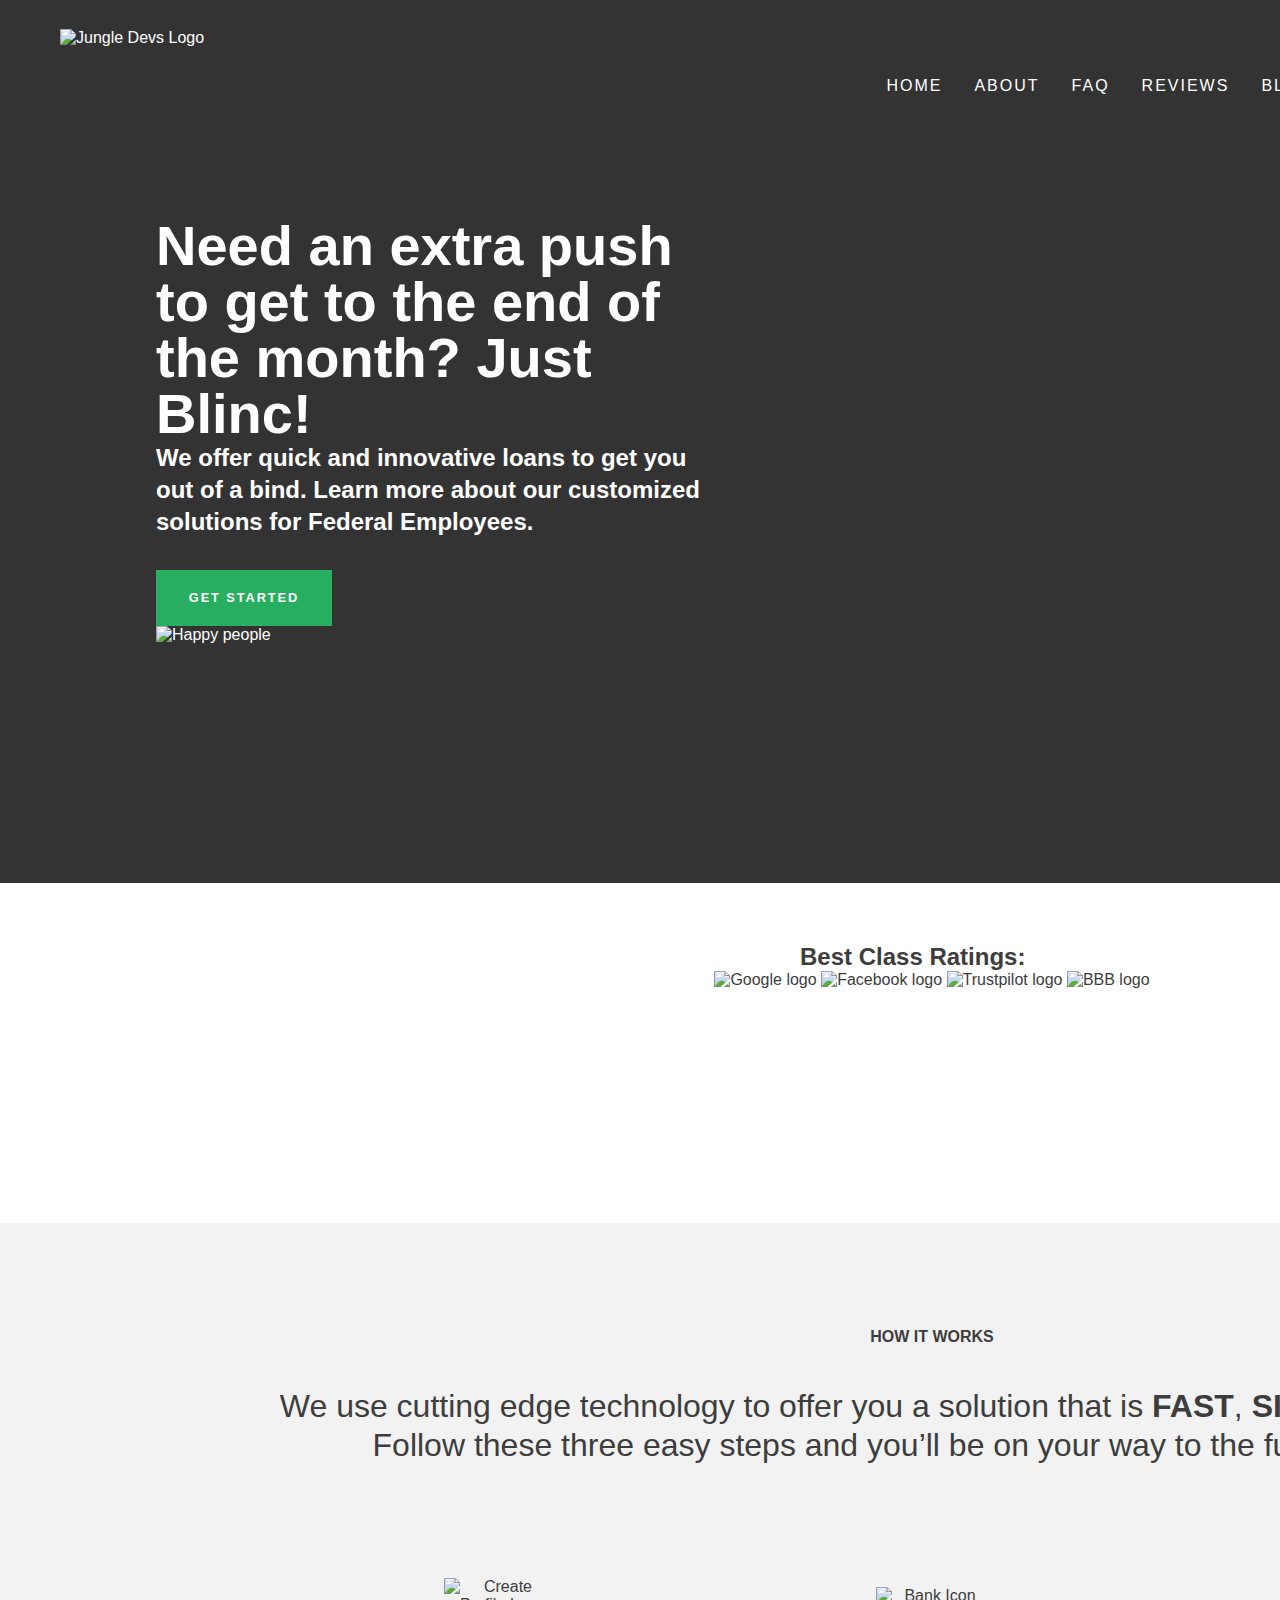
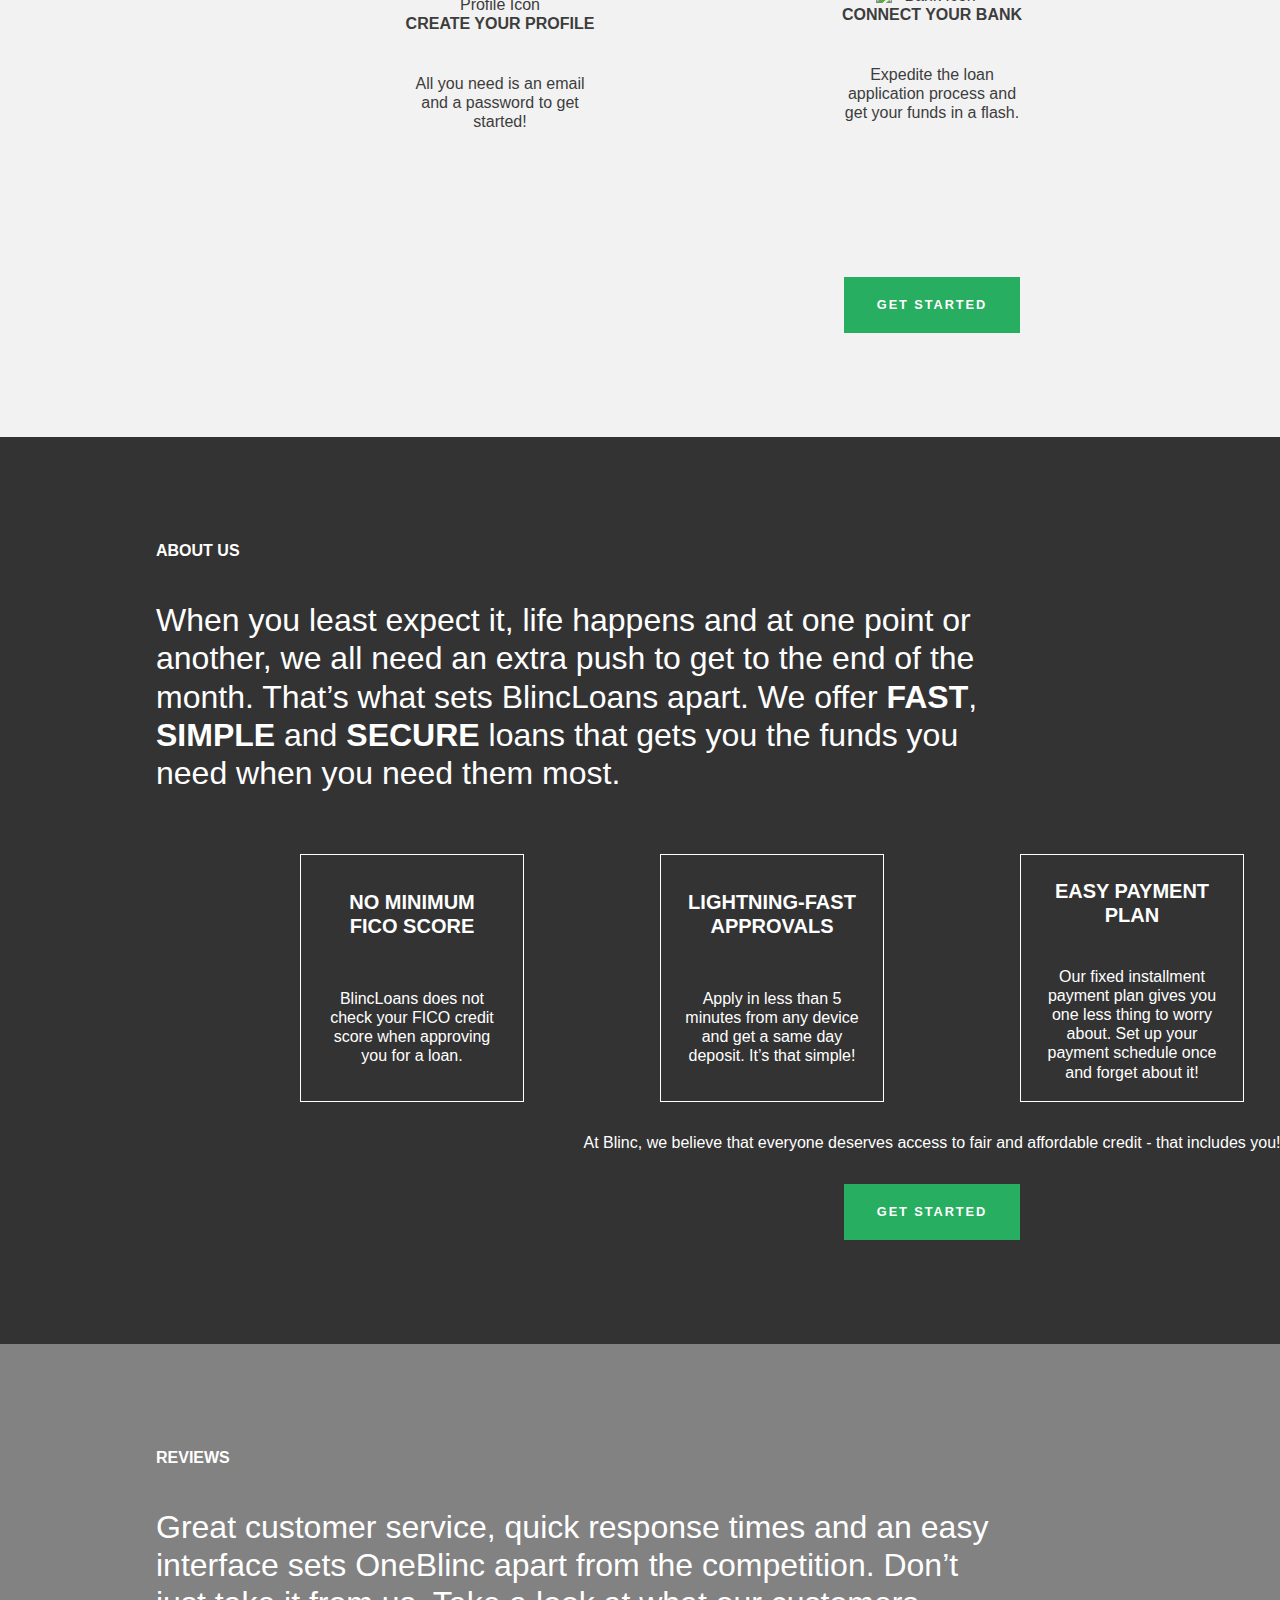
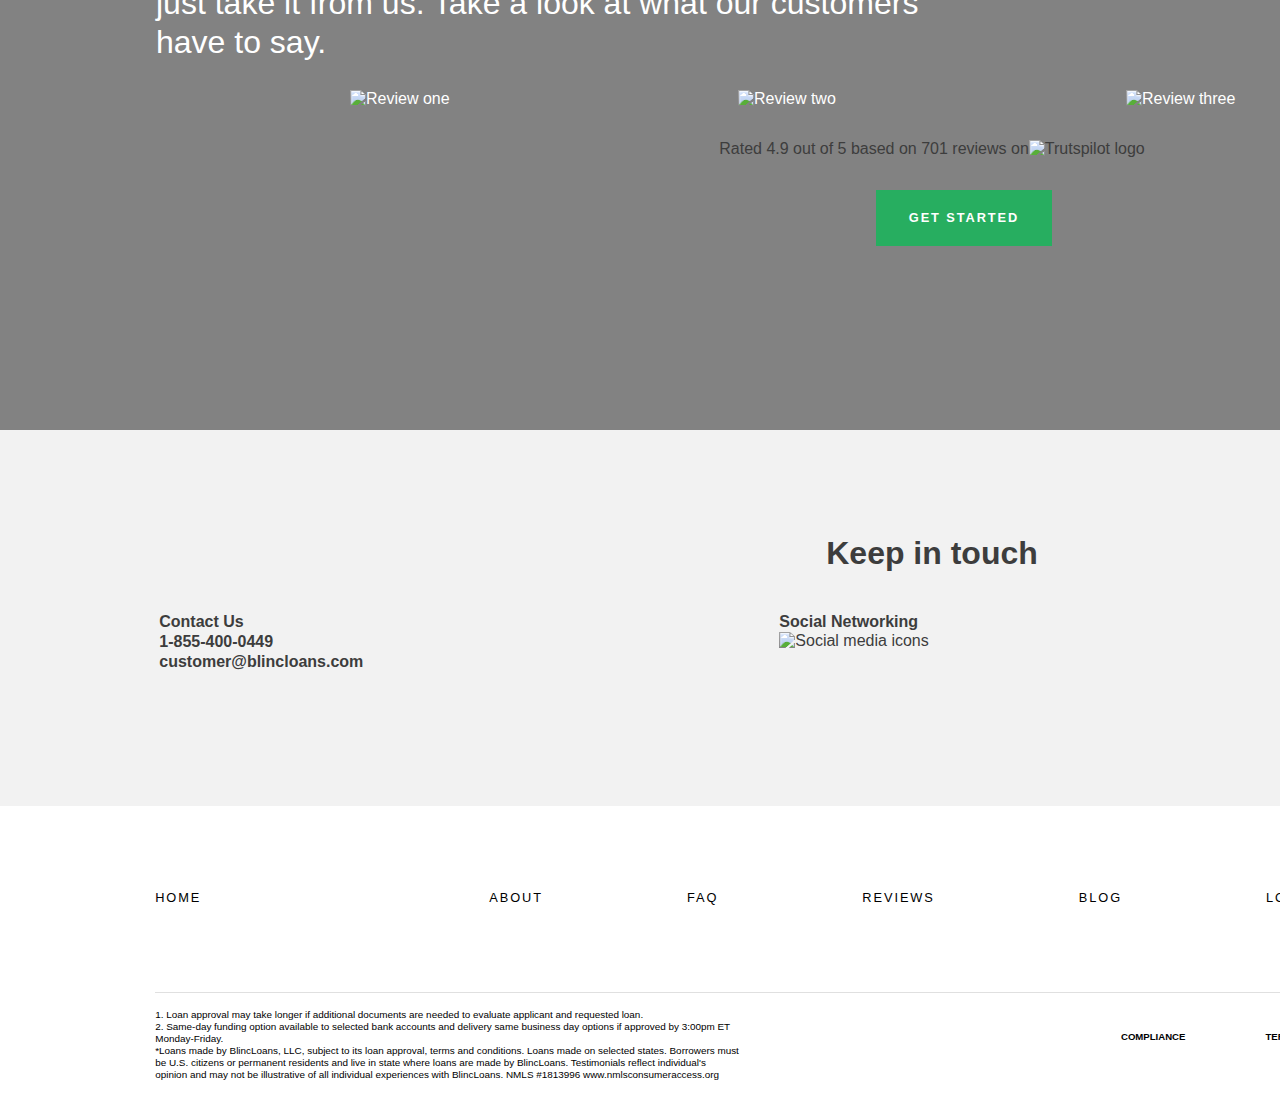
==== index.html @ d3e975df "Add files via upload" ====
<!DOCTYPE html>
<html lang="en">
<head>
    <meta charset="UTF-8">
    <meta http-equiv="X-UA-Compatible" content="IE=edge">
    <meta name="viewport" content="width=device-width, initial-scale=1.0">
    <title>Jungle Devs</title>
    <link rel="stylesheet" type="text/css" href="style.css">
</head>
<body class="container"> <!-- Melhor criar um div ?-->
    <header class="menu">
        <img src="_images\_icons\jungle-logo.svg" alt= "Jungle Devs Logo">
          
        <nav>
            <li>HOME</li>
            <li>ABOUT</li>
            <li>FAQ</li>
            <li>REVIEWS</li>
            <li>BLOG</li>
            <li>LOGIN</li>            
        </nav>
        <button class="btn-homepage"> GET STARTED </button>
    </header>    
    <section class="content">         
        <h1>Need an extra push to get to the end of the month? Just Blinc!</h1>
        <h2>We offer quick and innovative loans to get you out of a bind. Learn more about our customized solutions for Federal Employees.</h2>
        <button class="btn-homepage"> GET STARTED </button>
        <div class="banner"><img src="_images/banner.png" alt="Happy people"></div>       
    </section>     
    <div class="ratings">         
        <h1>Best Class Ratings:</h1>    
    <div id="rate-img">
        <img src="_images\google-rate.png" alt="Google logo">
        <img src="_images/facebook-rate.png" alt="Facebook logo">
        <img src="_images/trustpilot-rate.png" alt="Trustpilot logo">
        <img src="_images/bbb-rate.png" alt=" BBB logo">
    </div>
    </div>
    <section class="how-it-works">
        <h1>HOW IT WORKS</h1> 
        <p class="text">We use cutting edge technology to offer you a solution that is <b>FAST</b>, <b>SIMPLE</b> and <b>SECURE</b>. Follow these three easy steps and you’ll be on your way to the funds you need.</p>        
        <div class="info">
        <div class="icon">
            <img src="_images/_icons/profile-create.svg" alt="Create Profile Icon">
            <h1> CREATE YOUR PROFILE </h1>
            <p class="description"> All you need is an email and a password to get started!</p>
        </div>
        <div class="icon">
            <img src="_images/_icons/bank.svg" alt="Bank Icon">
            <h1>CONNECT YOUR BANK</h1>
            <p class="description">Expedite the loan application process and get your funds in a flash.</p>
        </div> 
        <div class="icon">
            <img src="_images\_icons\approved.svg" alt="Get approved Icon">
            <h1>GET APPROVED</h1>
            <p class="description">Follow simple steps to finalize the process and get access to the funds you need.</p>
        </div>
    </div>
    <button class="btn-homepage"> GET STARTED </button>
    </section>
    <section class="about">
        <h1>ABOUT US</h1>
        <p class="text">When you least expect it, life happens and at one point or another, we all need an extra push to get to the end of the month. That’s what sets BlincLoans apart. We offer <b>FAST</b>, <b>SIMPLE</b> and <b>SECURE</b> loans that gets you the funds you need when you need them most.</p>
    <div class="square-grid">
        <div class="square">
            <h1>NO MINIMUM FICO SCORE</h1>
            <p class="description">BlincLoans does not check your FICO credit score when approving you for a loan.</p>
        </div>
        <div class="square">
            <h1>LIGHTNING-FAST APPROVALS</h1>
            <p class="description">Apply in less than 5 minutes from any device and get a same day deposit. It’s that simple!</p>
        </div>
        <div class="square">
            <h1>EASY PAYMENT PLAN</h1>
            <p class="description">Our fixed installment payment plan gives you one less thing to worry about. Set up your payment schedule once and forget about it!</p>
        </div>
        <div class="square">
            <h1>A PUSH THAT BUILDS YOUR CREDIT</h1>
            <p class="description">We report all loan payments to leading credit bureaus in order to give you a hand in improving your credit scores.</p>
        </div>
    </div>
        <div class="bellow-square">
        <p>At Blinc, we believe that everyone deserves access to fair and affordable credit - that includes you!</p>       
        <button class="btn-homepage"> GET STARTED </button>
    </div>
    </section>
    <section class="reviews">
        <h1>REVIEWS</h1>
        <p class="text">Great customer service, quick response times and an easy interface sets OneBlinc apart from the competition. Don’t just take it from us. Take a look at what our customers have to say.</p>
        <div class="images">
            <img src="_images\review-one.png" alt="Review one">
            <img id="middle" src="_images/review-two.png" alt="Review two">
            <img src="_images/review-three.png" alt="Review three">
        </div>
            <div class="rated"> <!--necessário outra div aqui?-->
            Rated 4.9 out of 5 based on 701 reviews on
            <img src="_images\_icons\trustpilot-logo.svg" alt="Trutspilot logo">
        </div> 
   
        <button class="btn-body"> GET STARTED </button>
        <button class="btn-help"> <img src="_images\_icons\help.svg"> HELP </button>
    </section>
    <section class="contact">
        <h1>Keep in touch</h1>
        <div class="datas">
            <div class="contact-us">
                <h1>Contact Us</h1>
                <p>1-855-400-0449</br>customer@blincloans.com</p>
            </div>
            <div class="social-media">
                <h1>Social Networking</h1>
                <img src="_images\_icons\social-media.svg" alt="Social media icons">
            </div>
            <div>
                <h1>Want to get updates on Blinc Loand news?</h1>
                <div class="box-input">
                <input type="text" class="email" placeholder="E-mail"> 
                <button class="btn-send">+</button>
                </div>
        </div>
    </div>
    </section>
    <footer class="footer-home"> 
       <div class="footer-menu">
            <nav>
                <li>HOME<li>
                <li>ABOUT</li>
                <li>FAQ</li>
                <li>REVIEWS</li>
                <li>BLOG</li>
                <li>LOGIN</li>
             <button class="btn-homepage"> GET STARTED </button>    
             </nav>
        </div>
        <div class="footer-end">
        <p>1. Loan approval may take longer if additional documents are needed to evaluate applicant and requested loan. </br>
            2. Same-day funding option available to selected bank accounts and delivery same business day options if approved by 3:00pm ET Monday-Friday. </br>
            *Loans made by BlincLoans, LLC, subject to its loan approval, terms and conditions. Loans made on selected states. Borrowers must be U.S. citizens or permanent residents and live in state where loans are made by BlincLoans. 
            Testimonials reflect individual's opinion and may not be illustrative of all individual experiences with BlincLoans. 
            NMLS #1813996 www.nmlsconsumeraccess.org
        </p>
            <nav>
                <li>COMPLIANCE</li>
                <li>TERMS</li>
                <li>PRIVACY POLICY</li>
            </nav>
            <img src="_images/_icons/jungle-logo.svg" alt="Jungle devs logo">        
        </div>
        </footer>
    
</body>
</html>
---- style.css ----
* {
    margin: 0;
    padding: 0;
    border: 0;
    font-size: 100%;
    font-family: inherit;
    vertical-align: baseline;
}
.container {
    display: grid;
    font-family: 'Roboto', sans-serif;
    font-style: normal;
    font-weight: normal;
    width: 100%;   
}
.btn-homepage { 
    border: 0;
    display: flex;
    align-items: center;
    justify-content: center;
    font-weight: bold;
    font-size: 0.8rem;
    line-height: 1rem;
    letter-spacing: 0.12rem;
    background-color: #27AE60;
    color: white;
    width: 11rem;
    height: 3.5rem;  
    margin-top: 2rem;   
}
.btn-help {
    display: flex;
    justify-content: space-evenly;
    align-items: center;
    margin-left: 90rem;
    background: #333333;
    border-radius: 1.5rem;
    width: 7rem;
    height: 3rem;
    margin-top: 2rem;  
    color: #FFFFFF; 
}
.btn-send {    
    width: 3rem;
    height: 3rem;
    background: #333333;
    color: #FFFFFF;
}
.menu {
    display: flex;
    justify-content: space-between;
    padding: 1.8rem 3.75rem; 
    background: #333333;
    color:#FFFFFF;         
}
.menu nav {
    display:flex;
    letter-spacing: 0.125rem;
    padding-left:28rem;
    padding-right: 1.25rem; 
    padding-top: 3rem;   
}
.menu li {  
    list-style-type: none;  
    padding-left: 2rem;          
}
.content {
    display: flex; 
    flex-direction: column;  
    flex-wrap: wrap;
    height: 41.6rem;
    padding: 4.5rem 9.75rem 0rem;
    margin-bottom: 3.75rem;
    background: #333333;
    color: #FFFFFF;
}
.content h1 {    
    font-weight: bold;
    font-size: 3.5rem;
    line-height: 3.5rem;
    display: flex;
    width: 34.5rem;
    padding-right: 1.4rem;    
}
.content h2 {       
    font-size: 1.5rem;
    line-height: 2rem;  
    display: flex;
    width: 34.5rem;
    padding-right: 1.4rem;        
}
.ratings {
    display: flex;
    flex-direction: column;
    align-items: center;
    justify-content: flex-start;
    height: 17.5rem;
    color: #3D3D3D; 
}
.ratings h1 {
    width: 16.5rem;
    font-weight: bold;
    font-size: 1.5rem;
    line-height: 1.75rem;
}
.how-it-works {
    background: #F2F2F2;
    display: flex;
    flex-direction: column;
    align-items: center;
    text-align: center;
    padding: 6.5rem 15.8rem;
    color: #3D3D3D;
}
.text {
    font-weight: normal;
    font-size: 2rem;
    line-height: 2.4rem;
}
.info { 
    display: flex;
    justify-content: center;
    align-items: center;
    color: #3D3D3D;    
}
.info img {
    width: 7rem;    
}
.info h1 {
    font-weight: bold;
    font-size: 1.5rem;
    line-height: 1.75rem;
}
.description {
    font-weight: normal;
    font-size: 1rem;
    line-height: 1.2rem;
}
.icon {
    display: flex; 
    flex-direction: column;
    justify-content: center;
    align-items: center;
    width: 12rem;
    padding: 6.5rem 7.5rem;
}
.about {   
    background: #333333;
    color: white;
    padding: 6.5rem 9.75rem;    
} 
.about h1, .reviews h1, .how-it-works h1 {
    font-weight: bold;
    font-size: 1rem;
    line-height: 1.25rem;
    padding-bottom: 2.5rem;
} 
.about p, .reviews p {    
    max-width: 52.5rem;
}
.square-grid {    
    display: grid;
    grid-template-columns: repeat(4,auto);
    text-align: center;
    padding-top: 1.8rem;
    padding-left: 7rem;
}
.bellow-square {
    display: flex;
    flex-direction: column;
    justify-content: center;
    align-items: center;        
}
.square h1 {
    font-weight: bold;
    font-size: 1.25rem;
    line-height: 1.5rem;
} 
.square {     
     height: 15.5rem;
     max-width: 14rem;
     display: flex;
     flex-direction: column;
     justify-content: space-evenly;    
     border: 0.06rem solid #FFFFFF;
     box-sizing: border-box;   
     margin: 2rem;
     padding: 1.5rem;
}
.reviews {    
    padding: 6.5rem 9.75rem;
    background: #828282;
    color:#FFFFFF;
}
.btn-body {
    margin-left: 45rem;
    border: 0;   
    font-weight: bold;
    font-size: 0.8rem;
    line-height: 1rem;
    letter-spacing: 0.12rem;
    background-color: #27AE60;
    color: white;
    width: 11rem;
    height: 3.5rem;     
}
.images {
    display: grid;   
    grid-template-columns: repeat(3,25%);
    padding-top: 1.8rem;
    justify-content: center;    
}
.rated {
    display: flex;
    flex-wrap: wrap;
    align-items: center;
    justify-content: center;
    padding: 2rem 20.6rem;
    color: #3D3D3D;     
}
.contact {
    display: flex;
    flex-direction: column;
    align-content: center;  
    align-items: center;
    padding-top: 6.5rem;
    padding-bottom: 6.25;
    height: 17rem;
    background: #F2F2F2;
    color: #3D3D3D;
}
.datas {
    display: flex;
    padding-top: 2.5rem;
}
.contact-us, .social-media {
    padding-right: 26rem;
}
.contact h1 {
    font-weight: bold;
    font-size: 2rem;
    line-height: 2.4rem;
}
.datas h1 {
    font-size: 1rem;
    line-height: 1.25rem;
}
.datas p {
    font-weight: bold;
    font-size: 1rem;
    line-height: 1.25rem;
}
.box-input {
    display: flex;
    width: 22.5rem;
}
.email {    
    width: 19.5rem;
    height: 3rem;
    border: 0.06rem solid #F5F5F5;
    box-sizing: border-box;    
}
.footer-home {
    display: flex;
    flex-wrap: wrap;
    height: 12.5rem;
    padding: 3rem 9.7rem;
}
.footer-home nav {
    display: flex;
    justify-content: center;
    align-items: center;  
}
.footer-menu nav li {
    list-style-type: none; 
    letter-spacing: 0.12rem;
    font-size: 0.8rem;
    line-height: 1rem;
    padding-right:9rem;
    font-weight: normal;
}
.footer-end  {
    display: flex;
    align-items: center;
    font-size: 0.62rem;
    line-height: 0.75rem;
    margin-top: 3.12rem;
    border-top: 0.06rem solid #E0E0E0;
}
.footer-end p {
    margin-top: 1rem;
    max-width: 36.5rem;
}
.footer-end nav {
    display: flex;
    justify-content: right;
    text-align: center;
    margin-left: 20rem;
    width: 30rem;
}
.footer-end nav  li {
    list-style-type: none; 
    display:flex;
    font-weight: bold;
    font-size: 0.6rem;
    line-height: 0.7rem;
    padding-right: 5rem;    
}
.footer-home img {
    width:5.25rem;
    height: 1.25rem;
}
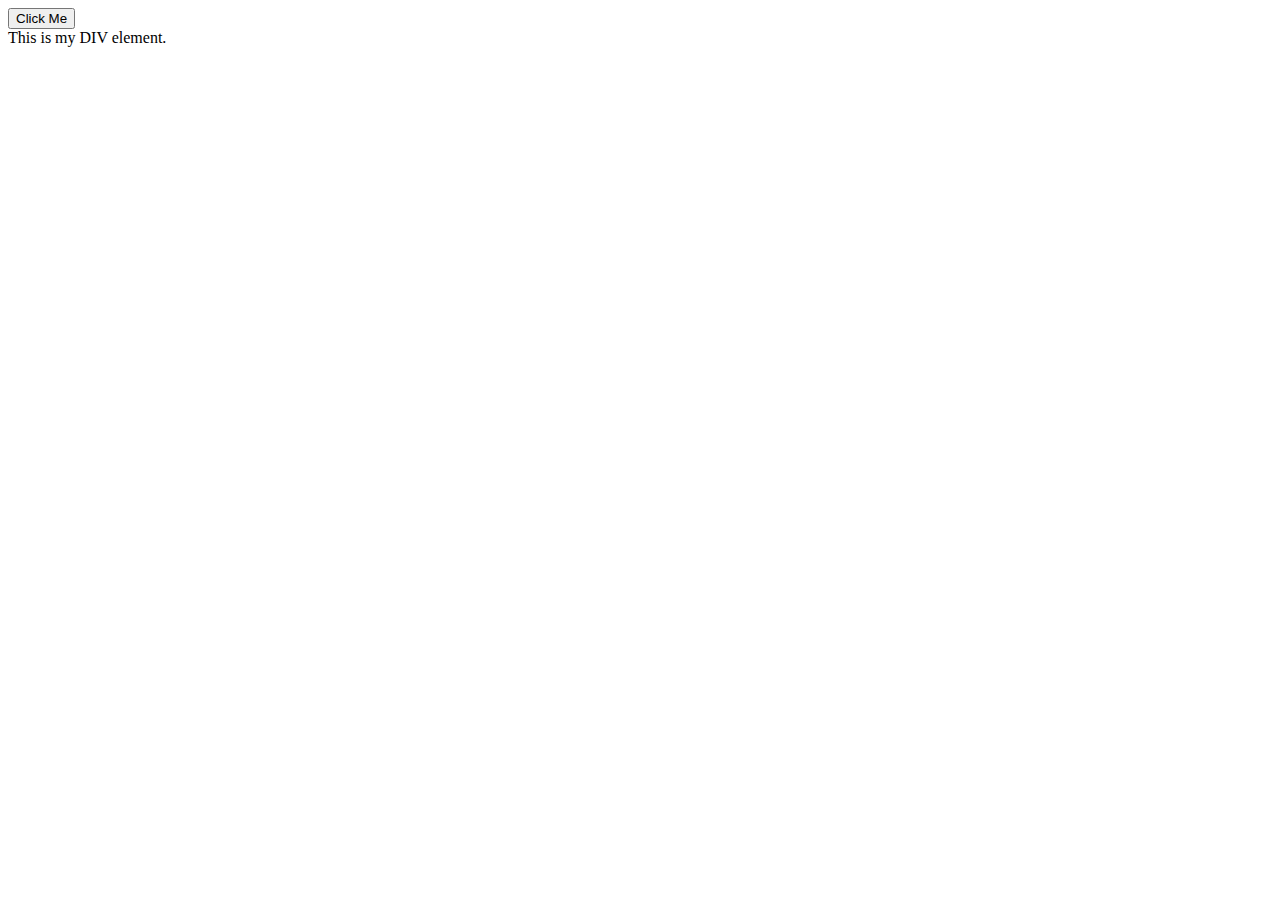
==== commit c3cec437: "Add files via upload" ====
--- a/index.html
+++ b/index.html
@@ -4,149 +4,14 @@
     <meta charset="UTF-8">
     <meta http-equiv="X-UA-Compatible" content="IE=edge">
     <meta name="viewport" content="width=device-width, initial-scale=1.0">
-    <title>Jungle Devs</title>
-    <link rel="stylesheet" type="text/css" href="style.css">
+    <title>Document</title>
+    <script type="text/javascript" src="script.js"></script>
 </head>
-<body class="container"> <!-- Melhor criar um div ?-->
-    <header class="menu">
-        <img src="_images\_icons\jungle-logo.svg" alt= "Jungle Devs Logo">
-          
-        <nav>
-            <li>HOME</li>
-            <li>ABOUT</li>
-            <li>FAQ</li>
-            <li>REVIEWS</li>
-            <li>BLOG</li>
-            <li>LOGIN</li>            
-        </nav>
-        <button class="btn-homepage"> GET STARTED </button>
-    </header>    
-    <section class="content">         
-        <h1>Need an extra push to get to the end of the month? Just Blinc!</h1>
-        <h2>We offer quick and innovative loans to get you out of a bind. Learn more about our customized solutions for Federal Employees.</h2>
-        <button class="btn-homepage"> GET STARTED </button>
-        <div class="banner"><img src="_images/banner.png" alt="Happy people"></div>       
-    </section>     
-    <div class="ratings">         
-        <h1>Best Class Ratings:</h1>    
-    <div id="rate-img">
-        <img src="_images\google-rate.png" alt="Google logo">
-        <img src="_images/facebook-rate.png" alt="Facebook logo">
-        <img src="_images/trustpilot-rate.png" alt="Trustpilot logo">
-        <img src="_images/bbb-rate.png" alt=" BBB logo">
-    </div>
-    </div>
-    <section class="how-it-works">
-        <h1>HOW IT WORKS</h1> 
-        <p class="text">We use cutting edge technology to offer you a solution that is <b>FAST</b>, <b>SIMPLE</b> and <b>SECURE</b>. Follow these three easy steps and you’ll be on your way to the funds you need.</p>        
-        <div class="info">
-        <div class="icon">
-            <img src="_images/_icons/profile-create.svg" alt="Create Profile Icon">
-            <h1> CREATE YOUR PROFILE </h1>
-            <p class="description"> All you need is an email and a password to get started!</p>
-        </div>
-        <div class="icon">
-            <img src="_images/_icons/bank.svg" alt="Bank Icon">
-            <h1>CONNECT YOUR BANK</h1>
-            <p class="description">Expedite the loan application process and get your funds in a flash.</p>
-        </div> 
-        <div class="icon">
-            <img src="_images\_icons\approved.svg" alt="Get approved Icon">
-            <h1>GET APPROVED</h1>
-            <p class="description">Follow simple steps to finalize the process and get access to the funds you need.</p>
-        </div>
-    </div>
-    <button class="btn-homepage"> GET STARTED </button>
-    </section>
-    <section class="about">
-        <h1>ABOUT US</h1>
-        <p class="text">When you least expect it, life happens and at one point or another, we all need an extra push to get to the end of the month. That’s what sets BlincLoans apart. We offer <b>FAST</b>, <b>SIMPLE</b> and <b>SECURE</b> loans that gets you the funds you need when you need them most.</p>
-    <div class="square-grid">
-        <div class="square">
-            <h1>NO MINIMUM FICO SCORE</h1>
-            <p class="description">BlincLoans does not check your FICO credit score when approving you for a loan.</p>
-        </div>
-        <div class="square">
-            <h1>LIGHTNING-FAST APPROVALS</h1>
-            <p class="description">Apply in less than 5 minutes from any device and get a same day deposit. It’s that simple!</p>
-        </div>
-        <div class="square">
-            <h1>EASY PAYMENT PLAN</h1>
-            <p class="description">Our fixed installment payment plan gives you one less thing to worry about. Set up your payment schedule once and forget about it!</p>
-        </div>
-        <div class="square">
-            <h1>A PUSH THAT BUILDS YOUR CREDIT</h1>
-            <p class="description">We report all loan payments to leading credit bureaus in order to give you a hand in improving your credit scores.</p>
-        </div>
-    </div>
-        <div class="bellow-square">
-        <p>At Blinc, we believe that everyone deserves access to fair and affordable credit - that includes you!</p>       
-        <button class="btn-homepage"> GET STARTED </button>
-    </div>
-    </section>
-    <section class="reviews">
-        <h1>REVIEWS</h1>
-        <p class="text">Great customer service, quick response times and an easy interface sets OneBlinc apart from the competition. Don’t just take it from us. Take a look at what our customers have to say.</p>
-        <div class="images">
-            <img src="_images\review-one.png" alt="Review one">
-            <img id="middle" src="_images/review-two.png" alt="Review two">
-            <img src="_images/review-three.png" alt="Review three">
-        </div>
-            <div class="rated"> <!--necessário outra div aqui?-->
-            Rated 4.9 out of 5 based on 701 reviews on
-            <img src="_images\_icons\trustpilot-logo.svg" alt="Trutspilot logo">
-        </div> 
-   
-        <button class="btn-body"> GET STARTED </button>
-        <button class="btn-help"> <img src="_images\_icons\help.svg"> HELP </button>
-    </section>
-    <section class="contact">
-        <h1>Keep in touch</h1>
-        <div class="datas">
-            <div class="contact-us">
-                <h1>Contact Us</h1>
-                <p>1-855-400-0449</br>customer@blincloans.com</p>
-            </div>
-            <div class="social-media">
-                <h1>Social Networking</h1>
-                <img src="_images\_icons\social-media.svg" alt="Social media icons">
-            </div>
-            <div>
-                <h1>Want to get updates on Blinc Loand news?</h1>
-                <div class="box-input">
-                <input type="text" class="email" placeholder="E-mail"> 
-                <button class="btn-send">+</button>
-                </div>
-        </div>
-    </div>
-    </section>
-    <footer class="footer-home"> 
-       <div class="footer-menu">
-            <nav>
-                <li>HOME<li>
-                <li>ABOUT</li>
-                <li>FAQ</li>
-                <li>REVIEWS</li>
-                <li>BLOG</li>
-                <li>LOGIN</li>
-             <button class="btn-homepage"> GET STARTED </button>    
-             </nav>
-        </div>
-        <div class="footer-end">
-        <p>1. Loan approval may take longer if additional documents are needed to evaluate applicant and requested loan. </br>
-            2. Same-day funding option available to selected bank accounts and delivery same business day options if approved by 3:00pm ET Monday-Friday. </br>
-            *Loans made by BlincLoans, LLC, subject to its loan approval, terms and conditions. Loans made on selected states. Borrowers must be U.S. citizens or permanent residents and live in state where loans are made by BlincLoans. 
-            Testimonials reflect individual's opinion and may not be illustrative of all individual experiences with BlincLoans. 
-            NMLS #1813996 www.nmlsconsumeraccess.org
-        </p>
-            <nav>
-                <li>COMPLIANCE</li>
-                <li>TERMS</li>
-                <li>PRIVACY POLICY</li>
-            </nav>
-            <img src="_images/_icons/jungle-logo.svg" alt="Jungle devs logo">        
-        </div>
-        </footer>
-    
+<body>
+    <button onclick="myFunction()">Click Me</button>
+
+<div id="myDIV">
+  This is my DIV element.
+</div>
 </body>
 </html>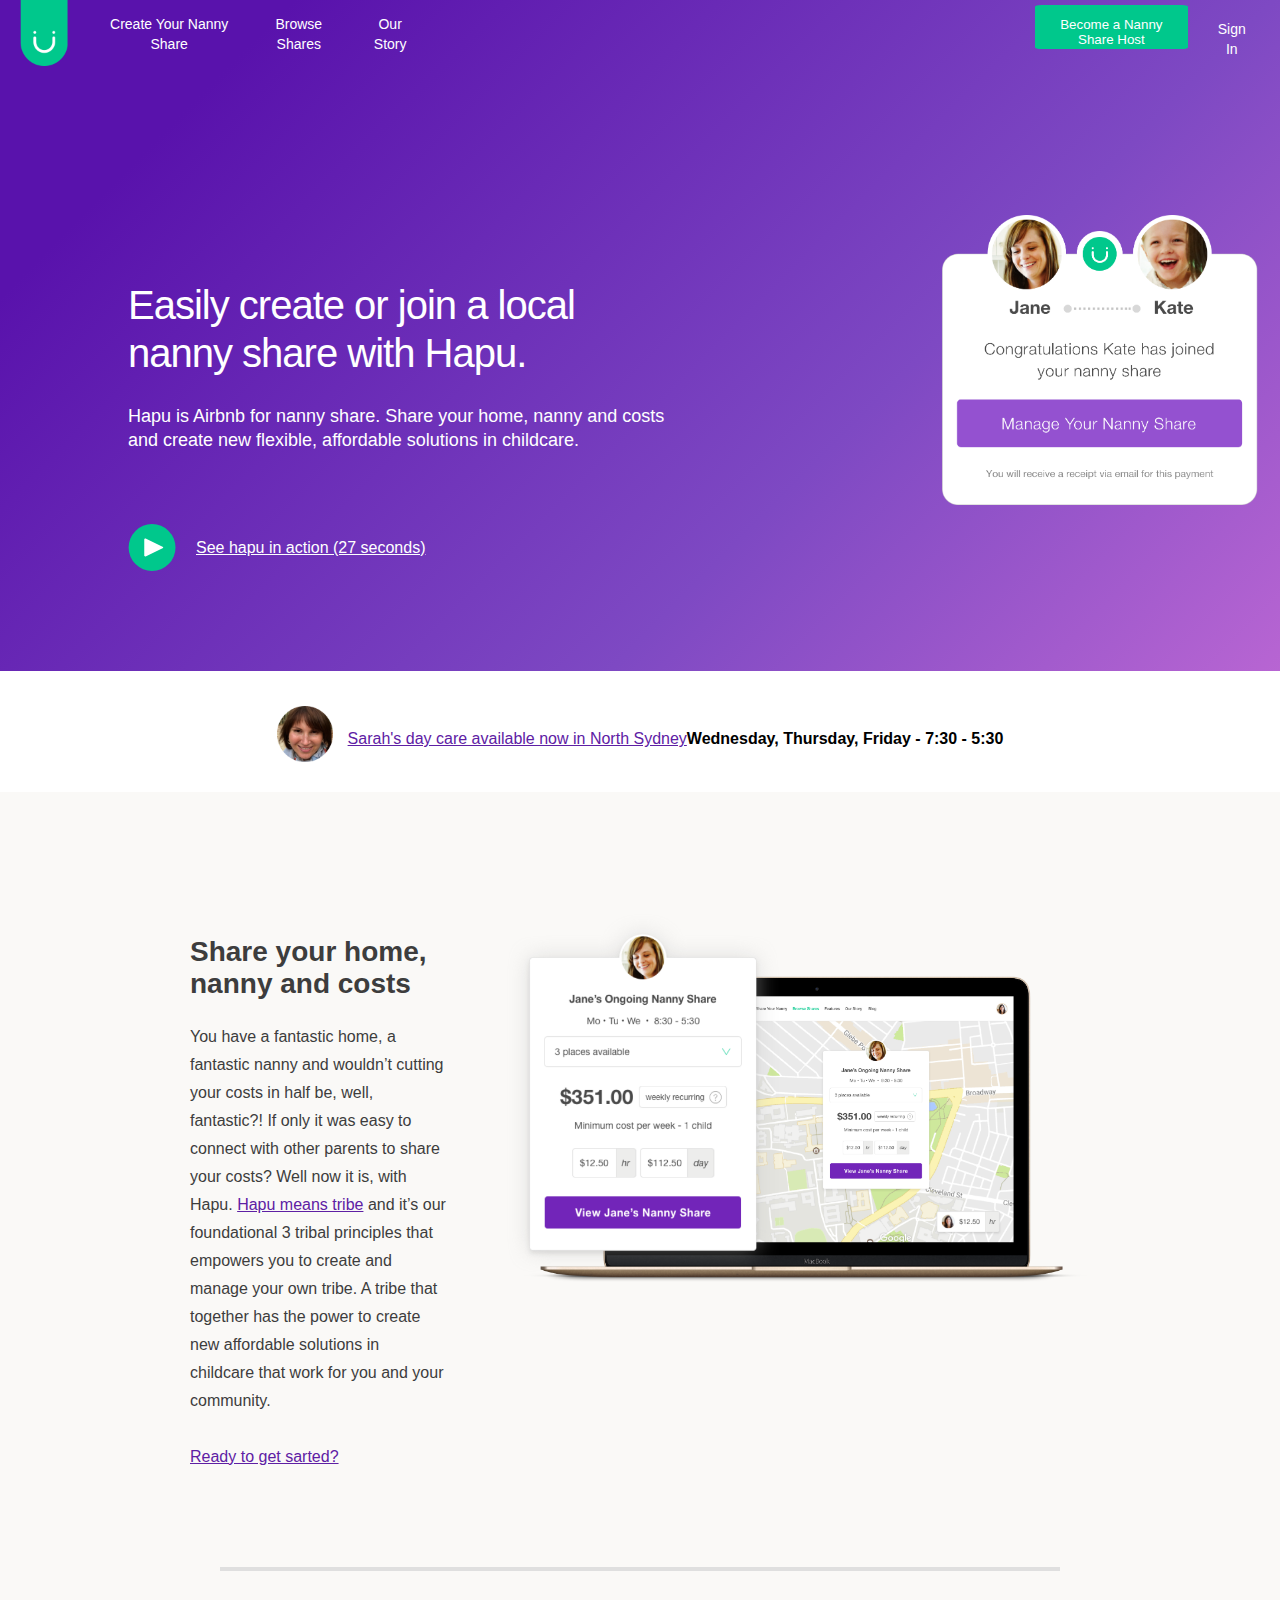
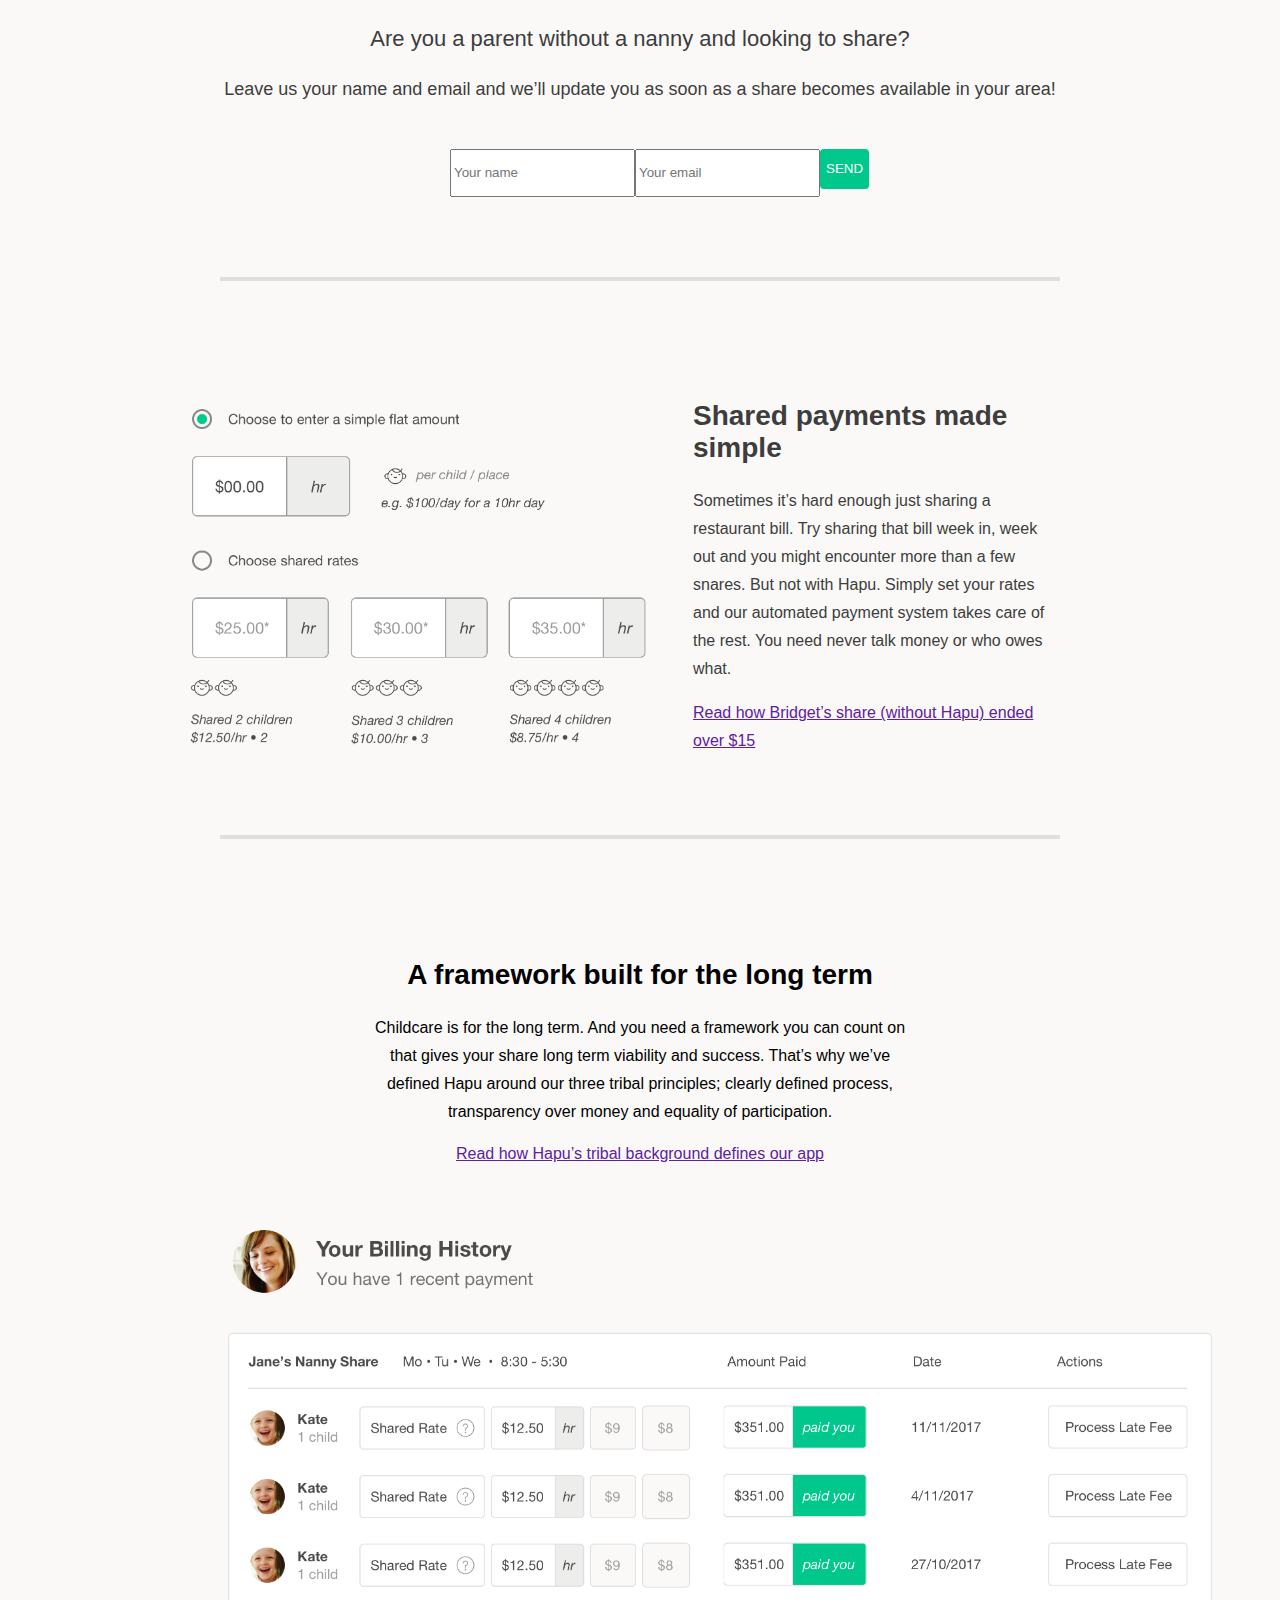
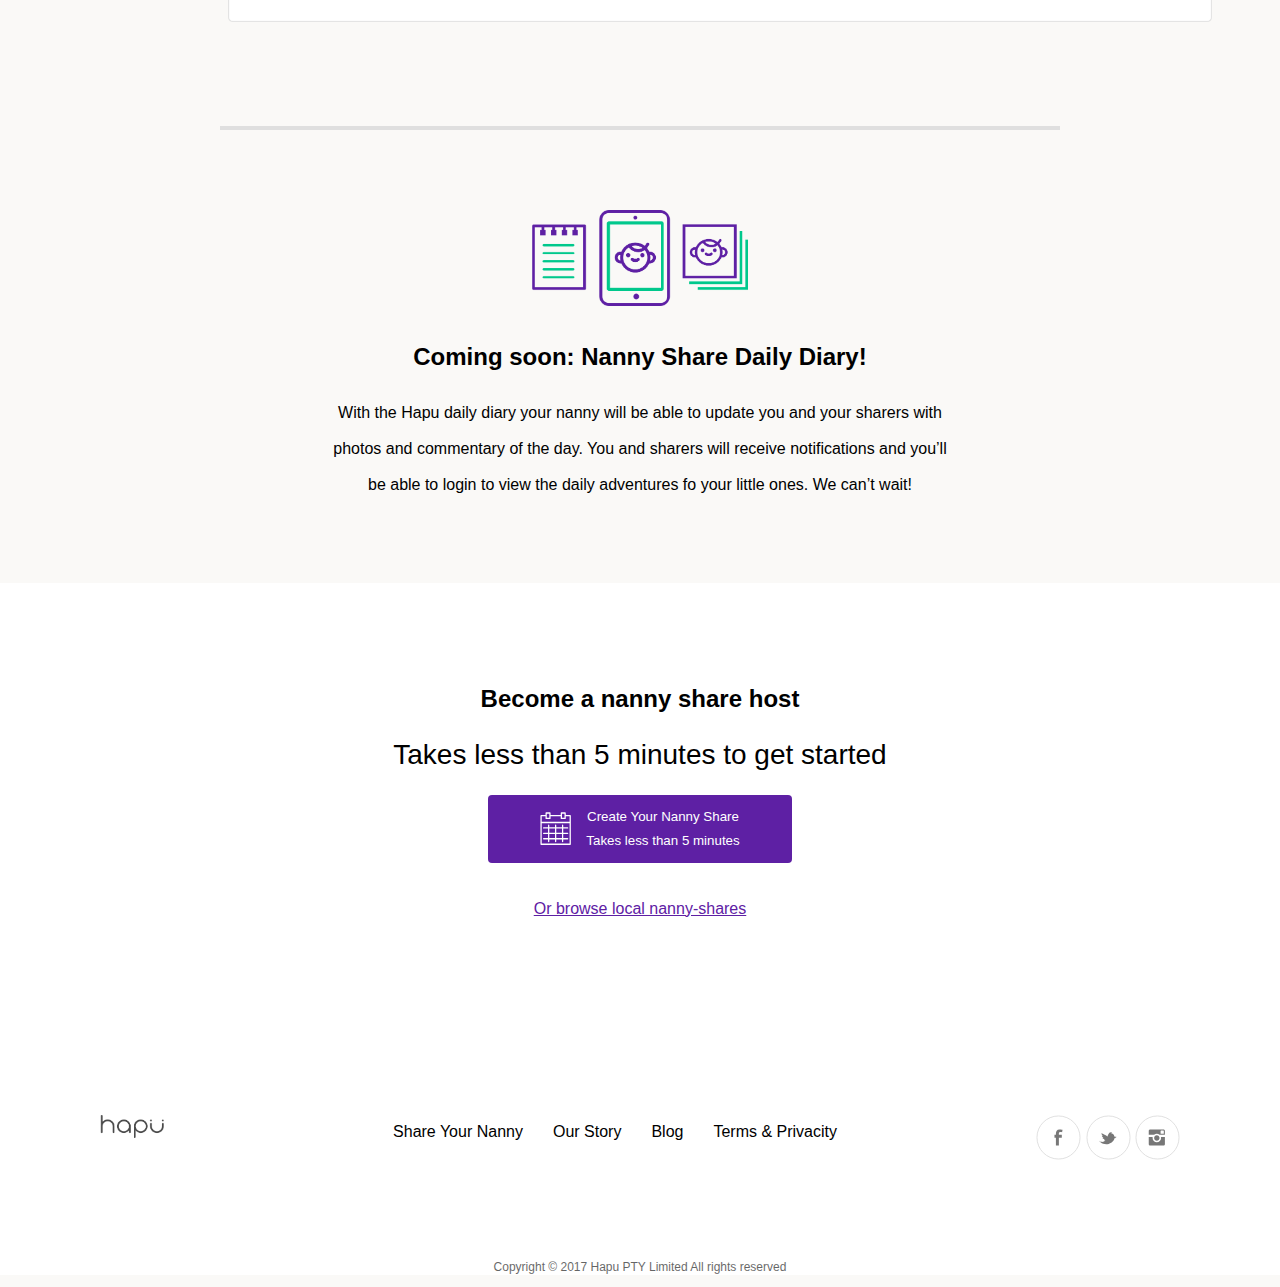
==== commit d0aafd37: "Add files via upload" ====
--- a/index.html
+++ b/index.html
@@ -1,17 +1,168 @@
 <!DOCTYPE html>
-<html lang="en">
+<html>
 <head>
-    <meta charset="UTF-8">
-    <meta http-equiv="X-UA-Compatible" content="IE=edge">
-    <meta name="viewport" content="width=device-width, initial-scale=1.0">
-    <title>Document</title>
-    <script type="text/javascript" src="script.js"></script>
+    <title>Hapu-Home</title>
+    <link rel="stylesheet" type="text/css" href="style.css">
 </head>
+
 <body>
-    <button onclick="myFunction()">Click Me</button>
+    <div class="flex-container">
 
-<div id="myDIV">
-  This is my DIV element.
-</div>
+        <header>
+            <div>
+                <img src="images/hapu_green_logo.png" alt="Hapu logo" width="48">
+            </div>
+            <div>
+                <nav>
+                    <p>Create Your Nanny Share</p>
+                    <p>Browse Shares</p>
+                    <p>Our Story </p>
+
+                </nav>
+            </div>
+            <div class="header-reverse">
+                <nav>
+                    <button class="btn-header">Become a Nanny Share Host</button>
+                    <p>Sign In</p>
+                </nav>
+            </div>
+
+
+        </header>
+    </div>
+    <div id="section-title" class="flex-container">
+        <div class="row">
+            <div>
+                <h1 class="title">Easily create or join a local <br />nanny share with Hapu.</h1>
+                <p class="text">Hapu is Airbnb for nanny share. Share your home, nanny and costs<br/> and create new
+                    flexible, affordable solutions in childcare.</p>
+            </div>
+            <div>
+                <img class="img-modal" src="images/banner_modal.png" alt="Banner Modal" width="316">
+            </div>
+        </div>
+        <div class="row">
+            <img class="play" src="images/play_icon.svg" alt="Green play icon" width="48">
+            <a class="playlink" href="https://www.hapu.com.au/" target="_blank">See hapu in action (27 seconds)</a>
+        </div>
+    </div>
+
+    <div id="section-body" class="flex-container">
+        <div class="row">
+            <div class="img-sarah">
+                <img class="sarah" src="images/sarah_profile.png" alt="Picture of Sarah" width="56">
+            </div>
+            <div>
+                <h4 class="title"><a class="sarahlink" href="https://www.hapu.com.au/" target="_blank">Sarah's day care available now in North Sydney </a><b>Wednesday, Thursday, Friday - 7:30 - 5:30</b></h4>
+            </div>
+
+        </div>
+    </div>
+
+    <div id="section-body2" class="flex-container row">
+        <div class="box-text">
+            <h2 class="title">Share your home,<br />nanny and costs</h2>
+            <p class="text">You have a fantastic home, a fantastic nanny and wouldn’t cutting your costs in half be,
+                well, fantastic?! If only it was easy to connect with other parents to share your costs? Well now it
+                is,
+                with Hapu. <a href="https://www.hapu.com.au/" target="_blank">Hapu means tribe</a> and it’s our
+                foundational 3 tribal principles that empowers you to create and manage your own tribe. A tribe that
+                together has the power to create new affordable solutions in childcare that work for you and your
+                community.</br></br><a>Ready to get sarted?</a></p>
+        </div>
+        <div>
+            <img src="images/nanny_share_macbook.png" alt="Nany share on macbook" width="584">
+        </div>
+    </div>
+
+    <hr />
+
+    <div id="section-body3" class="flex-container">
+        <h3 class="title">Are you a parent without a nanny and looking to share?</h3>
+        <p class="text">Leave us your name and email and we’ll update you as soon as a share becomes available in your
+            area!</p>
+        <div class="input-row">
+            <form action="/action_page.php">
+                <input type="text" id="name" name="name" placeholder="Your name"><br><br>
+                <input type="text" id="email" name="email" placeholder="Your email"><br><br>
+                <button class="btn-form">SEND</button>
+            </form>
+        </div>
+    </div>
+    <hr />
+
+    <div id="section-radio" class="flex-container row">
+        <div>
+            <img src="images/shared_payments.png" alt="Select box for payment" width="456">
+        </div>
+        <div>
+            <h2 class="title">Shared payments made simple</h2>
+            <p class="text">Sometimes it’s hard enough just sharing a restaurant bill. Try sharing that bill week in,
+                week out and you might encounter more than a few snares. But not with Hapu. Simply set your rates and
+                our automated payment system takes care of the rest. You need never talk money or who owes
+                what.
+            </p>
+            <a href="https://www.hapu.com.au/" target="_blank">Read how Bridget’s share (without
+                Hapu) ended over $15</a>
+        </div>
+    </div>
+    <hr />
+    <div id="section-body4" class="flex-container">
+        <h2 class="title">A framework built for the long term</h2>
+        <p class="text">Childcare is for the long term. And you need a framework you can count on that gives your share
+            long term viability and success. That’s why we’ve defined Hapu around our three tribal principles; clearly
+            defined process, transparency over money and equality of participation.</p>
+        <a href="https://www.hapu.com.au/" target="_blank">Read how Hapu’s tribal background defines our app</a>
+
+    </div>
+    <div id="section-billing">
+        <img src="images/billing_history.png" alt="Your Billing History" width="984">
+    </div>
+
+    <hr />
+
+
+    <div id="section-body5" class="flex-container">
+        <img src="images/daily_diary.png" alt="Daily Diary" width="216">
+        <h2>Coming soon: Nanny Share Daily Diary!</h2>
+        <p>With the Hapu daily diary your nanny will be able to update you and your sharers with photos and commentary
+            of the day. You and sharers will receive notifications and you’ll be able to login to view the daily
+            adventures fo your little ones. We can’t wait!</p>
+    </div>
+
+    <div id="section-body6" class="flex-container">
+        <h2>Become a nanny share host</h2>
+        <p>Takes less than 5 minutes to get started</p>
+        <div class="row-btn">
+            <button class="btn-calendar"><img src="images/calendar_icon.svg">Create Your Nanny Share <br /> Takes less
+                than 5 minutes</button>
+        </div>
+
+        <a href="https://www.hapu.com.au/" target="_blank">Or browse local nanny-shares</a>
+    </div>
+
+    <footer>
+        <div id="footer-row">
+            <div>
+                <img  src="images/hapu_gray_logo.png" alt="Hapu gray logo" width="64">
+            </div>
+            <div>
+                <nav>
+                    <p>Share Your Nanny</p>
+                    <p>Our Story</p>
+                    <p>Blog</p>
+                    <p>Terms & Privacity</p>
+                </nav>
+            </div>
+            <div class="row">
+                <img class="face" src="images/Facebook.svg" alt="Face Logo Icon" width="45">
+                <img class="twitter" src="images/Twitter.svg" alt="Twitter Logo Icon" width="45">
+                <img class="insta" src="images/Instagram.svg" alt="Instagram Logo Icon" width="45">
+            </div>
+        </div>
+        <p class="text">Copyright © 2017 Hapu PTY Limited All rights reserved</p>
+    </footer>
+    </div>
 </body>
+
 </html>--- a/style.css
+++ b/style.css
@@ -0,0 +1,331 @@
+body {
+  background-color: #faf9f7;
+  margin: 0;
+  font-family: 'Inter',sans-serif;
+  font-style:normal;
+
+}
+.flex-container {
+  display: grid;
+  grid-gap: 3px;
+  grid-template-columns: repeat(auto-fill, minmax(100px, 1fr));
+  grid-auto-rows: 100px;
+  position: relative;
+  height: 100%;
+}
+
+a{font-weight: 500;
+  font-size: 16px;
+  line-height: 24px;
+  text-decoration-line: underline;
+  color: #5E20A4;
+}
+header {
+  position: absolute;
+  display: flex;
+  flex-direction: row;
+  margin-left: 20px;
+  background-color: transparent;
+  z-index: 1;
+  color: #ffffff;
+  font-weight: 500;
+  font-size: 14px;
+  line-height: 20px;
+  text-align:center;
+}
+
+header nav {
+  display: flex;
+  flex-direction: row;
+  padding-left: 40px;
+  cursor: pointer;
+  
+}
+header nav p {
+  padding-right: 32px;
+  
+}
+header .header-reverse {
+  display: flex;
+  flex-direction: row;
+  margin-left: 550px;
+  padding-top: 5px;  
+}
+header .header-reverse button {
+  margin-right: 28px;
+  
+}
+header .btn-header {
+  background-color: #00C88C;
+  border: none;
+  border-radius: 4%;
+  color: #ffffff;
+  height: 44px;
+  cursor: pointer;
+  padding: 12px;
+}
+.btn-header:hover {
+  background-color: #00cc0090;
+}
+
+#section-title {
+  display: block;
+  padding: 200px 0px 100px 128px;
+  background-image: url("images/banner_image.png"),linear-gradient(314.72deg, #C86DD7 -1.5%, #7E49C3 39.43%, #5912AC 86.02%);
+  background-size: 1440px;
+  background-color: #bf40bf;
+  color: #ffffff;
+  }
+
+#section-title h1 {
+  font-weight: 500;
+  font-size: 40px;
+  line-height: 48px;
+  display: flex;
+  letter-spacing: -1px;
+}
+
+#section-title p {
+  font-weight: normal;
+  font-size: 18px;
+  line-height: 24px;
+  display: flex;
+  justify-content: left;  
+}
+#section-title .row {
+  display: flex;
+  align-items: center;
+  flex-direction: row;
+  padding-top: 15px;
+}
+
+#section-title .img-modal {
+  padding-left: 278px;
+}
+
+#section-title .play {
+  padding-right: 20px;
+}
+
+#section-title a {
+  color: #ffffff;
+}
+
+#section-body .img-sarah {
+  padding-right: 15px;
+}
+
+#section-body {
+  display: flex;
+  justify-content: center;
+  padding-top: 20px;
+  padding-bottom: 20px;
+  background-color: #ffffff;
+  color: black;
+}
+#section-body h4 {
+  font-family: Helvetica;
+  font-weight: 500;
+  font-size: 16px;
+  line-height: 24px;
+  display: flex;
+  align-items: center;
+}
+
+#section-body .row {
+  display: flex;
+  flex-direction: row;
+  padding-top: 15px;
+}
+
+#section-body2 {
+  display: flex;
+  margin-left: 190px;
+  margin-right: 190px;
+  color: #3d3d3d;
+  line-height: 36px;
+}
+
+#section-body2 h2 {
+  font-weight: 500px;
+  font-size: 28px;
+  line-height: 32px;  
+}
+
+#section-body2 .box-text {
+  font-size: 16px;
+  line-height: 28px;
+  padding: 120px 56px 0px 0px;  
+}
+
+#section-body2 img {
+  padding-top: 120px;
+  padding-left: 728;
+}
+
+hr {
+  border: 2px solid #DFDFDF;
+  margin: 80px 220px 0px 220px;
+}
+
+#section-body3 {
+  display: block;
+  color: #3d3d3d;
+  text-align: center;
+  padding-top: 30px;
+  font-size: 18px;
+  line-height: 24px;
+}
+#section-body3 h3 {
+  font-weight: 500;
+  font-size: 22px;
+  line-height: 32px;
+}
+
+#section-body3 form {
+  justify-content: space-around;
+  display: flex;
+  flex-direction: row;
+  box-sizing: border-box;
+  border-radius: 4px;
+  border-color: #DFDFDF;
+}
+
+#section-body3 .input-row {
+  padding: 30px 450px 0px 450px;
+}
+
+#section-body3 .btn-form {
+  background-color: #00C88C;
+  border: none;
+  border-radius: 4px;
+  color: #ffffff;
+  height: 40px;
+  width: 90px;
+  cursor: pointer;
+}
+
+#section-body p {
+  font-size: 16px;
+  line-height: 24px;
+}
+
+#section-radio {
+  color:#3d3d3d;
+  display: flex;
+  flex-direction: row;
+  margin: 96px 228px 0px 190px;
+  font-size: 16px;
+  line-height: 28px;
+}
+#section-radio h2 {
+  font-size: 28px;
+  line-height: 32px;
+}
+
+#section-radio img {
+  padding-top:32px;
+  padding-right: 44px;
+}
+
+#section-body4 {
+  display: block;
+  text-align: center;
+  margin: 56px 328px 0px 328px;
+  padding:40px
+ 
+}
+#section-body4 h2 {
+  justify-content: center;
+  display: flex;
+  font-size: 28px;
+  line-height: 32px;
+}
+#section-body4 p{
+  display: flex;
+  justify-content: center;
+  font-size: 16px;
+  line-height: 28px;
+  
+}
+
+#section-billing {
+  margin: 24px 228px 100px 228px;
+}
+
+#section-body5 {
+  display: block;
+  text-align: center;
+  margin: 80px 328px 80px 328px;
+  line-height: 36px;
+}
+
+#section-body6 {
+  display: block;
+  background-color: #ffffff;
+  padding-top: 80px;
+  text-align: center;
+  line-height: 32px;
+}
+#section-body6 p {
+  font-size: 18px;
+  line-height: 24px;
+  justify-content: center;
+  font-size: 28px;
+}
+
+#section-body6 .row-btn {
+  display: flex;
+  justify-content: center;
+}
+.btn-calendar {
+  display: flex;
+  align-items: center;
+  margin-bottom: 30px;
+  background-color:#5E20A4;
+  line-height: 24px;
+  border: none;
+  border-radius: 4px;
+  color: #ffffff;
+  justify-content: center;
+  width: 304px;
+  height: 68px;
+}
+
+.btn-calendar img {
+  padding-right: 15px;
+}
+
+footer {
+  display: block;
+  background-color: #ffffff;
+  text-align: center;
+  flex-direction: row;
+  padding-top: 100px;
+}
+
+footer nav {
+  display: flex;
+  flex-direction: row;
+  cursor: pointer;
+}
+footer nav p {
+  padding-top:82px;
+  padding-left: 30px;
+  padding-bottom: 90px;
+  align-items: center;
+}
+footer p.text {
+  opacity:0.6;
+  font-size: 12px;
+  line-height: 16px;
+  align-items: center;
+}
+footer img {
+padding-top:90px;
+}
+#footer-row {
+  display: flex;
+  flex-direction: row;
+  justify-content: space-around;
+  }
